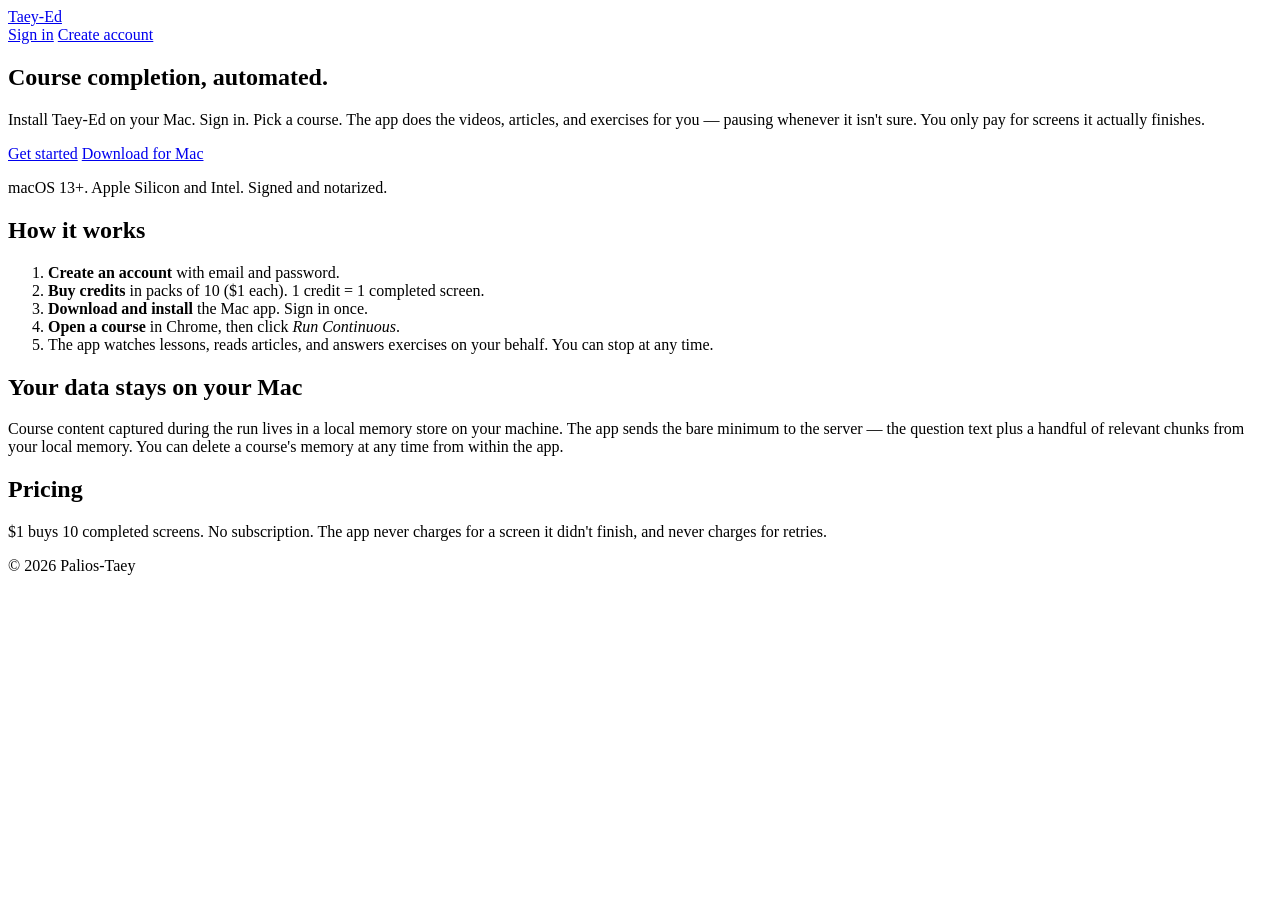
==== web/site/index.html @ 73ffb8c9 "feat(web): minimal marketing + account site (Task 21) Per taey-ed's clarification (2026-05-12): the " ====
<!doctype html>
<html lang="en">
<head>
  <meta charset="utf-8">
  <meta name="viewport" content="width=device-width, initial-scale=1">
  <title>Taey-Ed — automated online course completion</title>
  <link rel="stylesheet" href="/css/main.css">
</head>
<body>
  <header>
    <a class="logo" href="/">Taey-Ed</a>
    <nav>
      <a href="/login.html" class="btn ghost">Sign in</a>
      <a href="/signup.html" class="btn primary">Create account</a>
    </nav>
  </header>

  <main>
    <section class="hero">
      <h1>Course completion, automated.</h1>
      <p class="lead">
        Install Taey-Ed on your Mac. Sign in. Pick a course. The app does the
        videos, articles, and exercises for you — pausing whenever it isn't
        sure. You only pay for screens it actually finishes.
      </p>
      <div class="cta-row">
        <a href="/signup.html" class="btn primary big">Get started</a>
        <a href="/download/Taey-Ed.dmg" class="btn ghost big" download>Download for Mac</a>
      </div>
      <p class="fine">macOS 13+. Apple Silicon and Intel. Signed and notarized.</p>
    </section>

    <section class="how">
      <h2>How it works</h2>
      <ol>
        <li><strong>Create an account</strong> with email and password.</li>
        <li><strong>Buy credits</strong> in packs of 10 ($1 each). 1 credit = 1 completed screen.</li>
        <li><strong>Download and install</strong> the Mac app. Sign in once.</li>
        <li><strong>Open a course</strong> in Chrome, then click <em>Run Continuous</em>.</li>
        <li>
          The app watches lessons, reads articles, and answers exercises on your
          behalf. You can stop at any time.
        </li>
      </ol>
    </section>

    <section class="trust">
      <h2>Your data stays on your Mac</h2>
      <p>
        Course content captured during the run lives in a local memory store on
        your machine. The app sends the bare minimum to the server — the
        question text plus a handful of relevant chunks from your local memory.
        You can delete a course's memory at any time from within the app.
      </p>
    </section>

    <section class="pricing">
      <h2>Pricing</h2>
      <p>
        $1 buys 10 completed screens. No subscription. The app never charges
        for a screen it didn't finish, and never charges for retries.
      </p>
    </section>
  </main>

  <footer>
    <p>&copy; 2026 Palios-Taey</p>
  </footer>
</body>
</html>
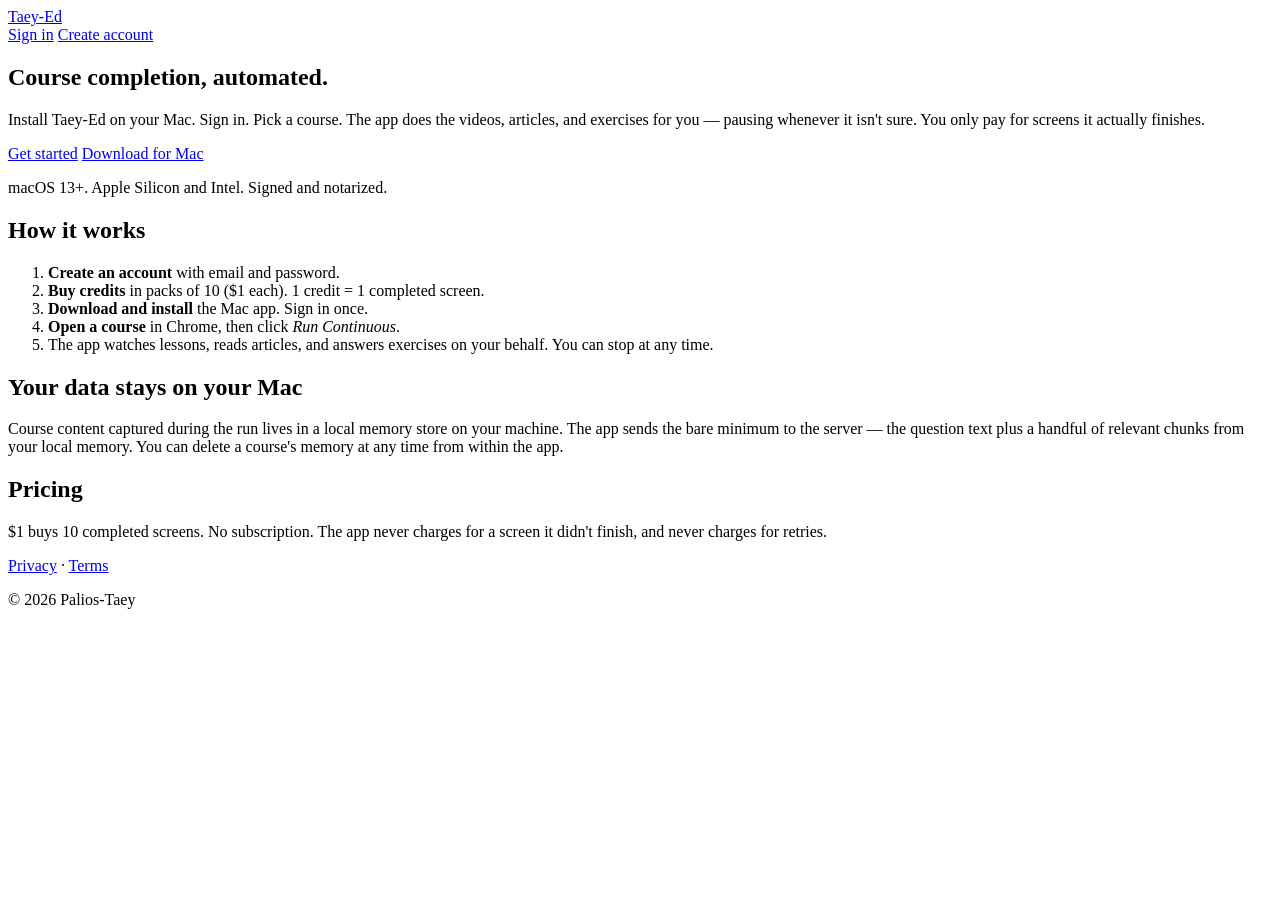
==== commit 1a26ca60: "feat(web): Privacy Policy + Terms of Service pages + footer links Legal cover before any user lands." ====
--- a/web/site/index.html
+++ b/web/site/index.html
@@ -64,6 +64,7 @@
   </main>
 
   <footer>
+    <p><a href="/privacy.html">Privacy</a> · <a href="/tos.html">Terms</a></p>
     <p>&copy; 2026 Palios-Taey</p>
   </footer>
 </body>
